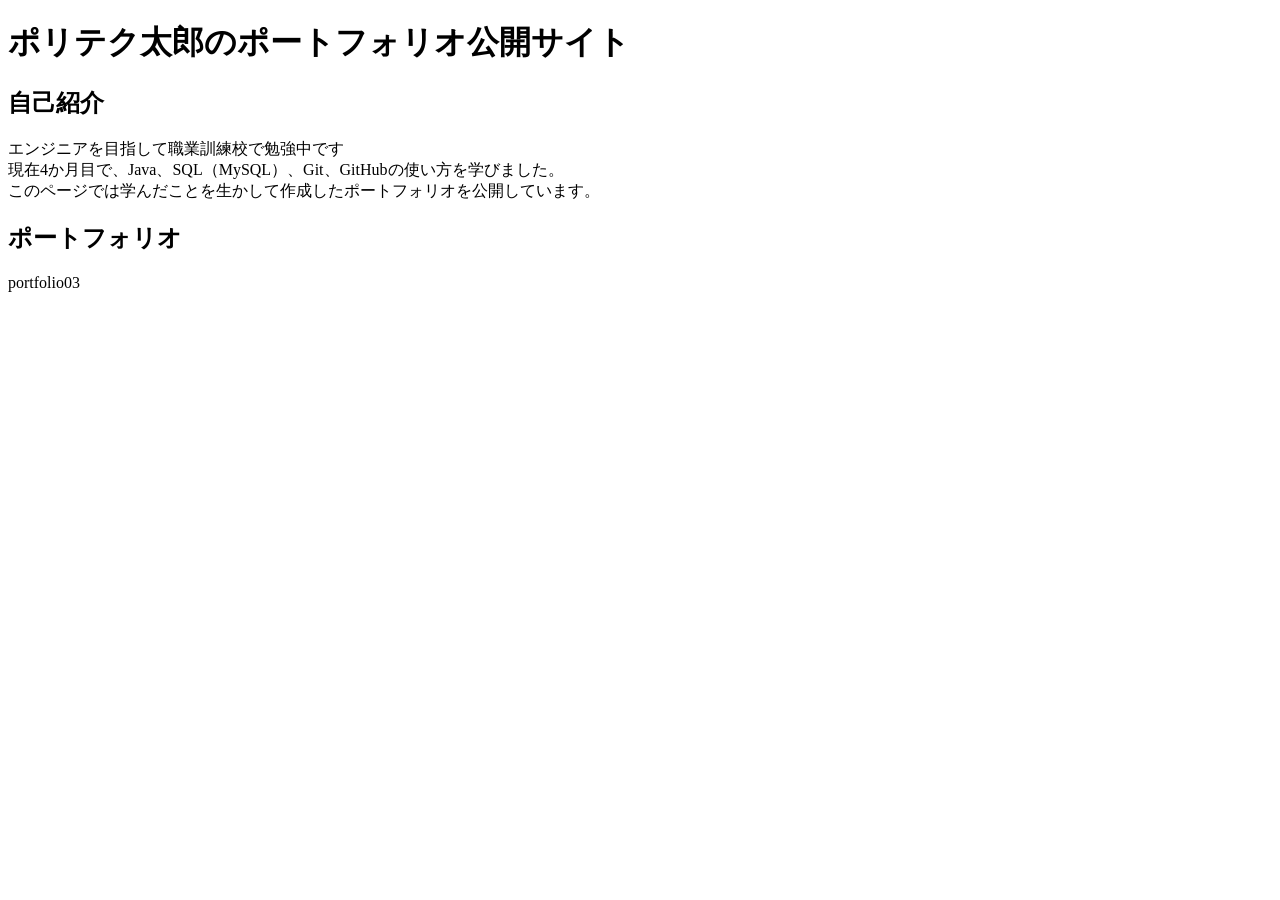
==== index.html @ 938a2051 "feat: css追加 cssを追加。それに伴ってindex.htmlに下記の変更を実施 - headタグ内にlinkタグ追加 - pタグにclass追加" ====
<!DOCTYPE html>
<html lang="ja">
<head>
    <meta charset="UTF-8">
    <meta name="viewport" content="width=device-width, initial-scale=1.0">
	<link rel="stylesheet" href="CSS/style.css">
    <title>ポートフォリオ公開サイト</title>
</head>
<body>
    <h1>ポリテク太郎のポートフォリオ公開サイト</h1>
    <h2>自己紹介</h2>
    <p>
        エンジニアを目指して職業訓練校で勉強中です<br>
        現在4か月目で、Java、SQL（MySQL）、Git、GitHubの使い方を学びました。<br>
        このページでは学んだことを生かして作成したポートフォリオを公開しています。
    </p>
    <h2>ポートフォリオ</h2>
    <p class="portfolio-card">portfolio03</p>
</body>
</html>
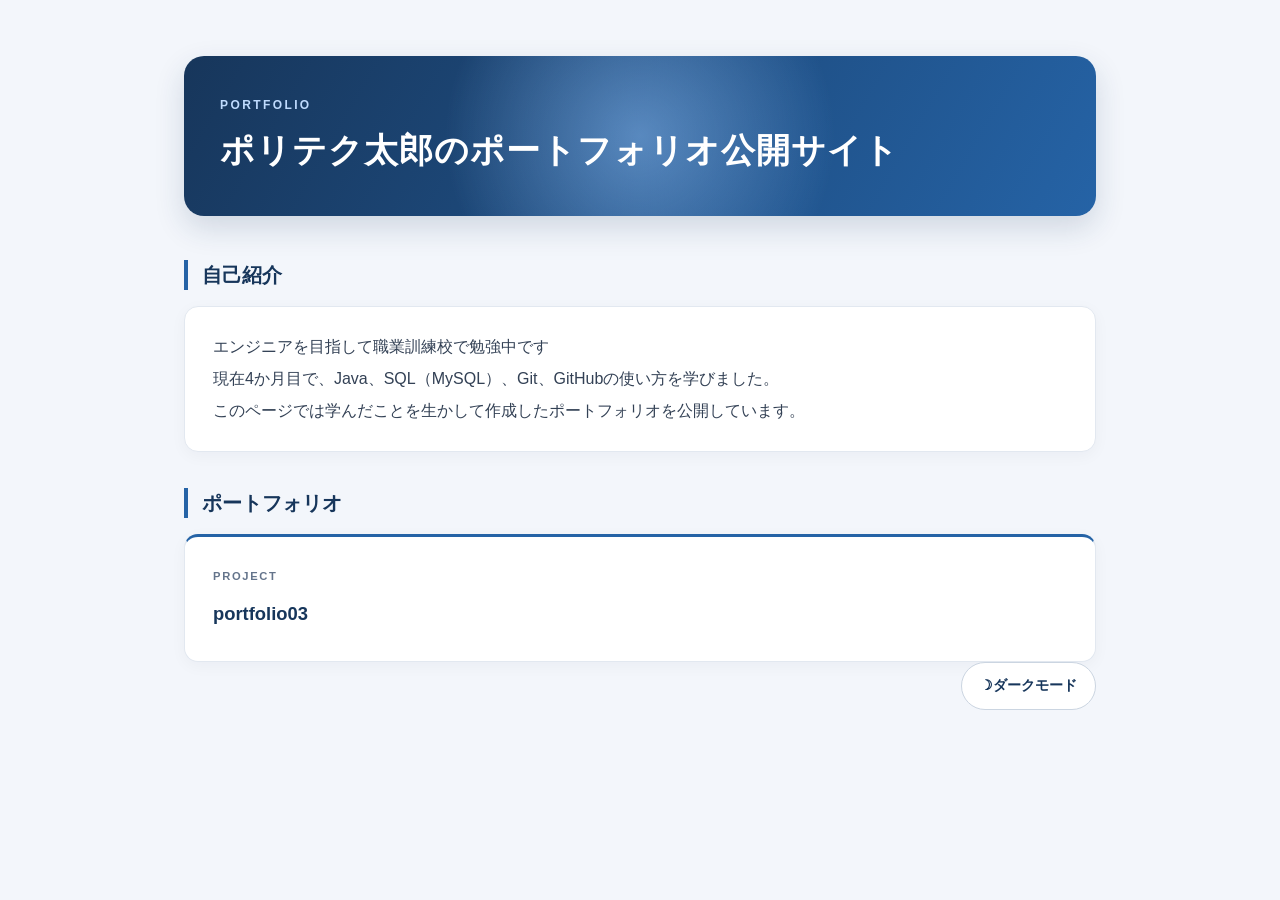
==== commit df03f420: "feat: css追加2 ボタンを追加" ====
--- a/index.html
+++ b/index.html
@@ -4,17 +4,24 @@
     <meta charset="UTF-8">
     <meta name="viewport" content="width=device-width, initial-scale=1.0">
 	<link rel="stylesheet" href="CSS/style.css">
+	<script src="js/main.js" defer></script>
     <title>ポートフォリオ公開サイト</title>
 </head>
 <body>
     <h1>ポリテク太郎のポートフォリオ公開サイト</h1>
-    <h2>自己紹介</h2>
+    <h2 class="reveal">自己紹介</h2>
     <p>
         エンジニアを目指して職業訓練校で勉強中です<br>
         現在4か月目で、Java、SQL（MySQL）、Git、GitHubの使い方を学びました。<br>
         このページでは学んだことを生かして作成したポートフォリオを公開しています。
     </p>
-    <h2>ポートフォリオ</h2>
+    <h2 class="reveal">ポートフォリオ</h2>
     <p class="portfolio-card">portfolio03</p>
+	<button id="themeToggle"
+				class="theme-toggle"
+				type="button"
+				aria-pressed="false">
+			☽ダークモード
+	</button>
 </body>
 </html>
--- a/CSS/style.css
+++ b/CSS/style.css
@@ -0,0 +1,251 @@
+/* 余白や枠線を含めて、要素のサイズを計算する */
+* {
+    box-sizing: border-box;
+}
+
+/* ページ全体の背景 */
+html {
+    min-height: 100%;
+    background-color: #f3f6fb;
+}
+
+/* コンテンツを中央に配置する */
+body {
+    max-width: 960px;
+    margin: 0 auto;
+    padding: 56px 24px 80px;
+    font-family: "Segoe UI", "Hiragino Kaku Gothic ProN",
+        "Yu Gothic", Meiryo, sans-serif;
+    color: #334155;
+    line-height: 1.8;
+    overflow-wrap: anywhere;
+}
+
+/* サイトのタイトル */
+h1 {
+    margin: 0 0 44px;
+    padding: 40px 36px;
+    border-radius: 20px;
+    background: linear-gradient(120deg, #17365b, #2563a6);
+    box-shadow: 0 12px 30px rgba(23, 54, 91, 0.16);
+    color: #ffffff;
+    font-size: clamp(1.5rem, 3.5vw, 2.1rem);
+    line-height: 1.5;
+    letter-spacing: 0.03em;
+}
+
+/* タイトルの上に添える小さなラベル */
+h1::before {
+    content: "PORTFOLIO";
+    display: block;
+    margin-bottom: 12px;
+    color: #bfdbfe;
+    font-size: 0.75rem;
+    font-weight: 600;
+    letter-spacing: 0.2em;
+}
+
+/* 「自己紹介」「ポートフォリオ」の見出し */
+h2 {
+    margin: 36px 0 16px;
+    padding-left: 14px;
+    border-left: 4px solid #2563a6;
+    color: #17365b;
+    font-size: 1.25rem;
+    line-height: 1.5;
+}
+
+/* 本文を白いカードとして表示する */
+p {
+    margin: 0;
+    padding: 24px 28px;
+    border: 1px solid #e2e8f0;
+    border-radius: 14px;
+    background-color: #ffffff;
+    box-shadow: 0 4px 16px rgba(15, 23, 42, 0.04);
+    line-height: 2;
+}
+
+/* 作品紹介用のカード */
+.portfolio-card {
+    padding: 28px;
+    border-top: 3px solid #2563a6;
+    color: #17365b;
+    font-size: 1.15rem;
+    font-weight: 700;
+}
+
+/* 作品名の上に添える小さなラベル */
+.portfolio-card::before {
+    content: "PROJECT";
+    display: block;
+    margin-bottom: 8px;
+    color: #64748b;
+    font-size: 0.7rem;
+    font-weight: 600;
+    letter-spacing: 0.15em;
+}
+
+/* リンクを追加した場合の見た目 */
+a {
+    color: #1d5c9f;
+    text-decoration-thickness: 1px;
+    text-underline-offset: 4px;
+}
+
+a:hover {
+    color: #123b68;
+    text-decoration-thickness: 2px;
+}
+
+a:focus-visible {
+    outline: 3px solid #2563a6;
+    outline-offset: 5px;
+}
+
+/* スマートフォンなど、画面が狭い場合 */
+@media (max-width: 600px) {
+    body {
+        padding: 28px 16px 48px;
+    }
+
+    h1 {
+        margin-bottom: 32px;
+        padding: 28px 20px;
+        border-radius: 16px;
+    }
+
+    h2 {
+        margin-top: 28px;
+        font-size: 1.1rem;
+    }
+
+    p,
+    .portfolio-card {
+        padding: 20px;
+    }
+}
+
+
+/* =========================================================
+   JavaScript と組み合わせた演出
+   ========================================================= */
+
+/* ダークモードの切り替えボタン */
+.theme-toggle {
+    display: block;
+    margin: 0 0 18px auto;
+    padding: 10px 18px;
+    border: 1px solid #cbd5e1;
+    border-radius: 999px;
+    background: #ffffff;
+    color: #17365b;
+    font: inherit;
+    font-size: 0.9rem;
+    font-weight: 700;
+    cursor: pointer;
+    transition: background-color 0.2s, transform 0.2s;
+}
+
+.theme-toggle:hover {
+    background-color: #e8f1ff;
+    transform: translateY(-2px);
+}
+
+.theme-toggle:focus-visible {
+    outline: 3px solid #2563a6;
+    outline-offset: 3px;
+}
+
+/* タイトル上をマウスが動くと光の位置が変わる */
+h1 {
+    background:
+        radial-gradient(circle at var(--mouse-x, 50%) var(--mouse-y, 50%),
+            rgba(147, 197, 253, 0.5), transparent 42%),
+        linear-gradient(120deg, #17365b, #2563a6);
+}
+
+/* 画面内に入ると、ふわっと表示する */
+.js-enabled .reveal {
+    opacity: 0;
+    transform: translateY(22px);
+    transition: opacity 0.7s ease, transform 0.7s ease;
+}
+
+.js-enabled .reveal.is-visible {
+    opacity: 1;
+    transform: translateY(0);
+}
+
+/* 作品カードはマウスを乗せると少し浮く */
+.portfolio-card {
+    transition: box-shadow 0.25s ease, transform 0.25s ease,
+        opacity 0.7s ease;
+}
+
+.portfolio-card.is-visible:hover {
+    transform: translateY(-5px);
+    box-shadow: 0 12px 32px rgba(23, 54, 91, 0.16);
+}
+
+/* ダークモード */
+html.dark {
+    background-color: #0b1220;
+}
+
+.dark body {
+    color: #cbd5e1;
+}
+
+.dark h2 {
+    color: #bfdbfe;
+    border-left-color: #60a5fa;
+}
+
+.dark p {
+    background-color: #182337;
+    color: #e2e8f0;
+    border-color: #334155;
+    box-shadow: 0 5px 18px rgba(0, 0, 0, 0.2);
+}
+
+.dark .portfolio-card {
+    border-top-color: #60a5fa;
+}
+
+.dark .portfolio-card::before {
+    color: #94a3b8;
+}
+
+.dark .theme-toggle {
+    color: #e2e8f0;
+    background-color: #1e293b;
+    border-color: #475569;
+}
+
+.dark .theme-toggle:hover {
+    background-color: #334155;
+}
+
+.dark a {
+    color: #93c5fd;
+}
+
+/* アニメーションを控えたい設定の人には、動かさず表示する */
+@media (prefers-reduced-motion: reduce) {
+    .js-enabled .reveal {
+        opacity: 1;
+        transform: none;
+        transition: none;
+    }
+
+    .theme-toggle,
+    .portfolio-card {
+        transition: none;
+    }
+
+    .theme-toggle:hover,
+    .portfolio-card.is-visible:hover {
+        transform: none;
+    }
+}
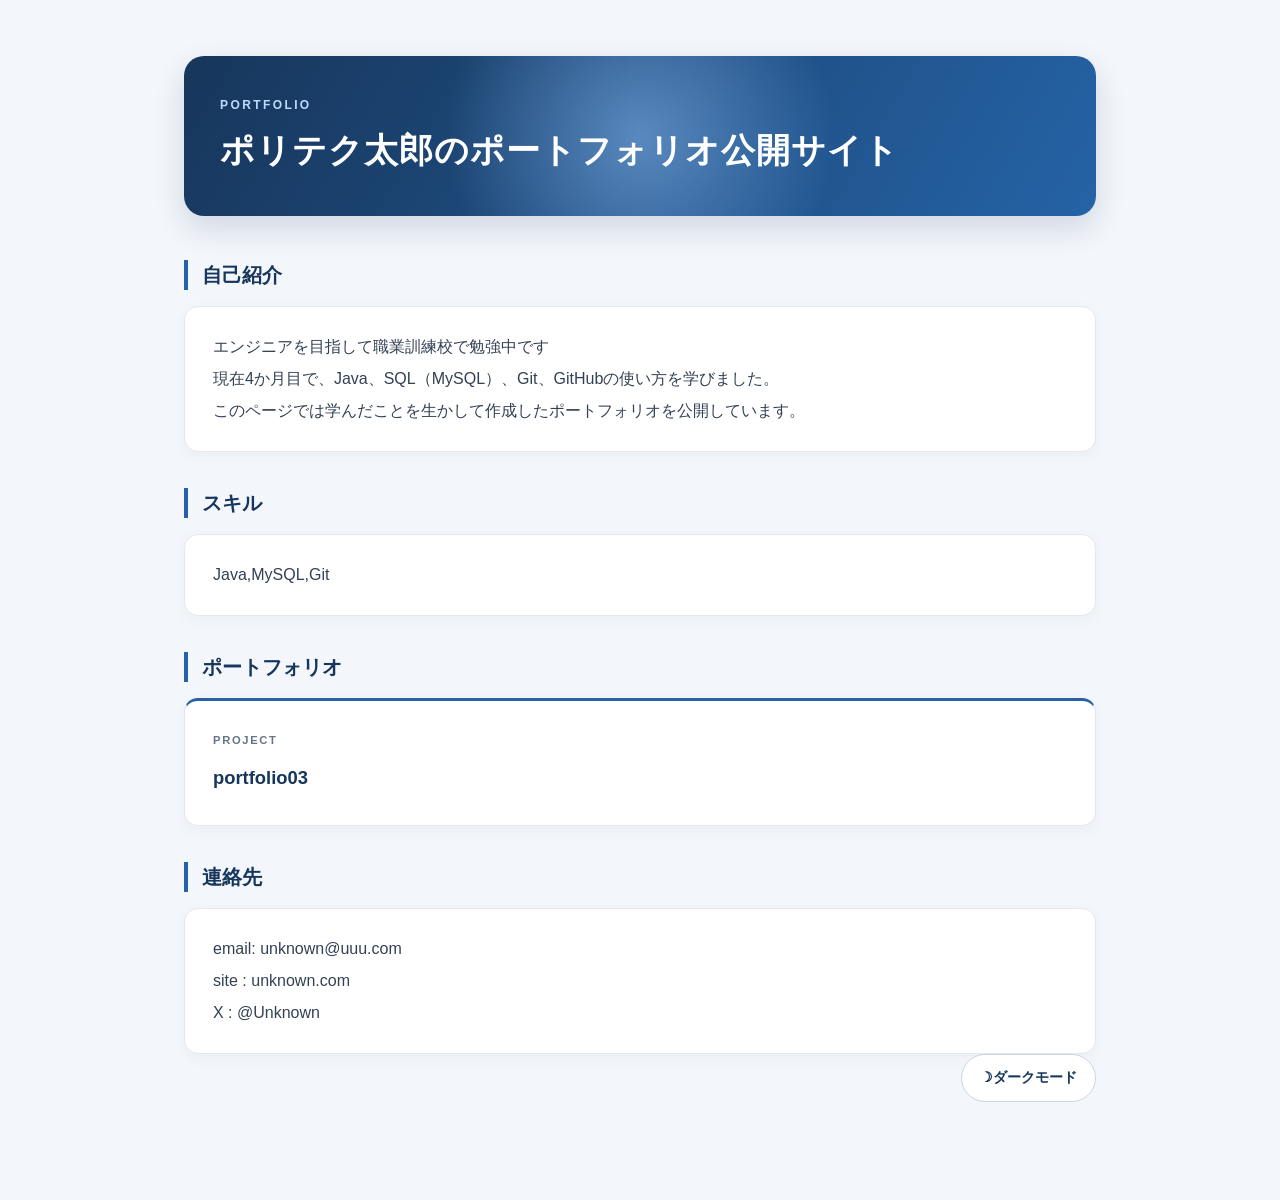
==== commit 91dc6c27: "feat: 内容追記 スキル、連絡先" ====
--- a/index.html
+++ b/index.html
@@ -15,8 +15,18 @@
         現在4か月目で、Java、SQL（MySQL）、Git、GitHubの使い方を学びました。<br>
         このページでは学んだことを生かして作成したポートフォリオを公開しています。
     </p>
+	<h2 class="reveal">スキル</h2>
+	<p>
+		Java,MySQL,Git
+	</p>
     <h2 class="reveal">ポートフォリオ</h2>
     <p class="portfolio-card">portfolio03</p>
+	<h2 class="reveal">連絡先</h2>
+	<p>
+		email: unknown@uuu.com <br>
+		site : unknown.com <br>
+		X    : @Unknown
+	</p>
 	<button id="themeToggle"
 				class="theme-toggle"
 				type="button"
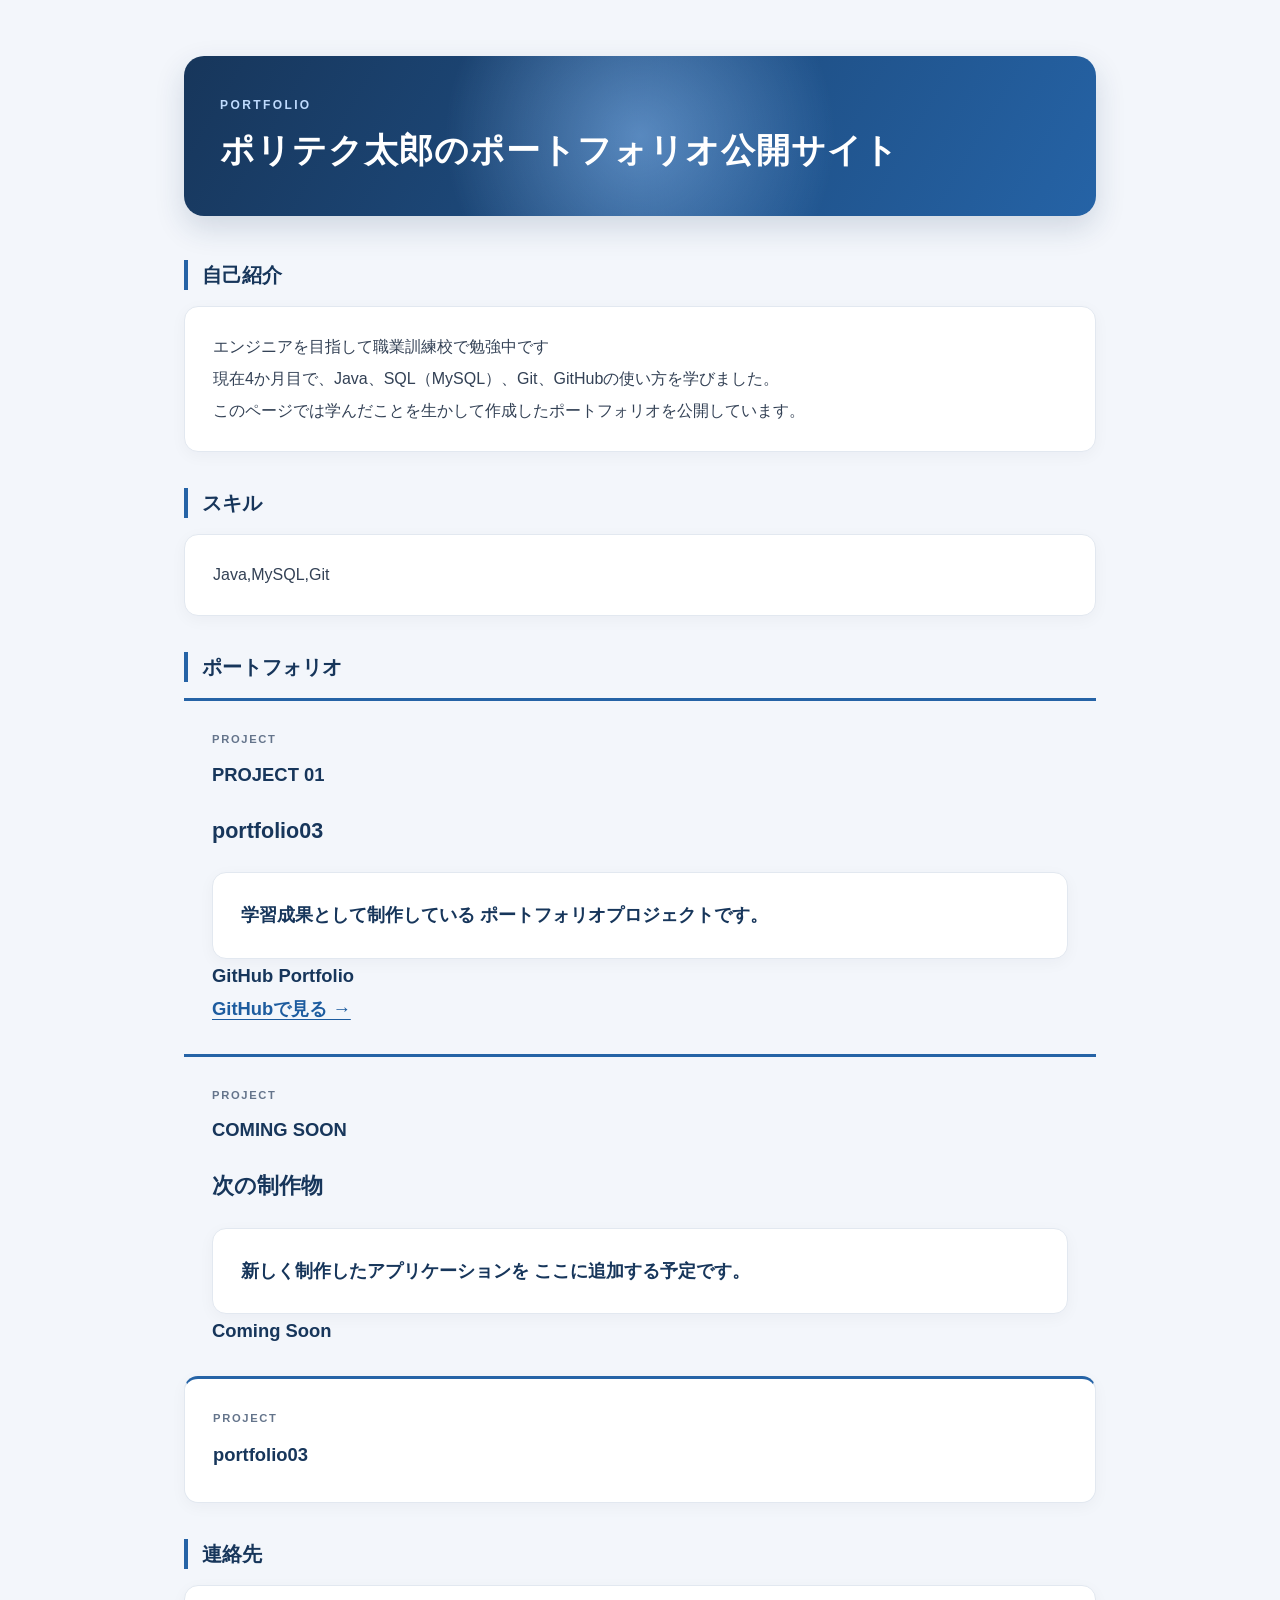
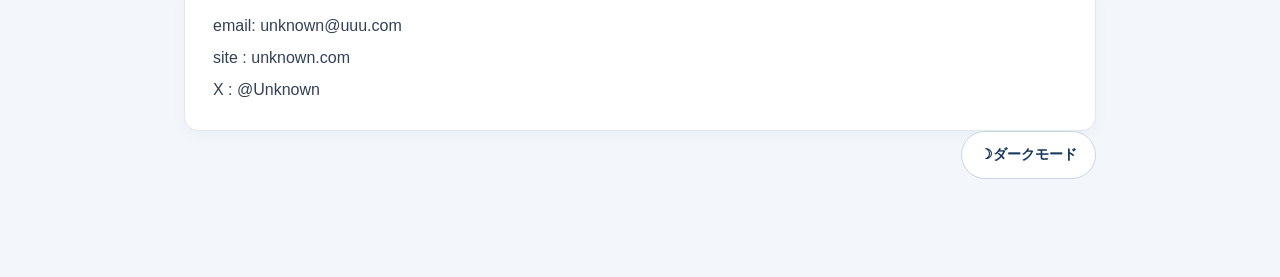
==== commit 57e8a104: "Merge pull request #5 from Ayato-Ikeda/feature/add-project-cards feat: ポートフォリオ一覧のカード化" ====
--- a/index.html
+++ b/index.html
@@ -20,6 +20,48 @@
 		Java,MySQL,Git
 	</p>
     <h2 class="reveal">ポートフォリオ</h2>
+	<div class="portfolio-grid">
+		    <!-- 作品1：portfolio03 -->
+		    <article class="portfolio-card reveal">
+		        <div class="portfolio-image">
+		            <span>PROJECT 01</span>
+		        </div>
+		        <div class="portfolio-content">
+		            <h3>portfolio03</h3>
+		            <p class="portfolio-description">
+		                学習成果として制作している
+		                ポートフォリオプロジェクトです。
+		            </p>
+		            <div class="portfolio-tags">
+		                <span>GitHub</span>
+		                <span>Portfolio</span>
+		            </div>
+		            <a class="portfolio-link"
+		               href="https://github.com/Ayato-Ikeda/portfolio03"
+		               target="_blank"
+		               rel="noopener noreferrer">
+		                GitHubで見る →
+		            </a>
+		        </div>
+		    </article>
+
+		    <!-- 作品2：今後追加予定 -->
+		    <article class="portfolio-card reveal">
+		        <div class="portfolio-image portfolio-image-next">
+		            <span>COMING SOON</span>
+		        </div>
+		        <div class="portfolio-content">
+		            <h3>次の制作物</h3>
+		            <p class="portfolio-description">
+		                新しく制作したアプリケーションを
+		                ここに追加する予定です。
+		            </p>
+		            <div class="portfolio-tags">
+		                <span>Coming Soon</span>
+		            </div>
+		        </div>
+		    </article>
+		</div>
     <p class="portfolio-card">portfolio03</p>
 	<h2 class="reveal">連絡先</h2>
 	<p>
--- a/CSS/style.css
+++ b/CSS/style.css
@@ -248,4 +248,6 @@
     .portfolio-card.is-visible:hover {
         transform: none;
     }
-}
+	
+	
+}
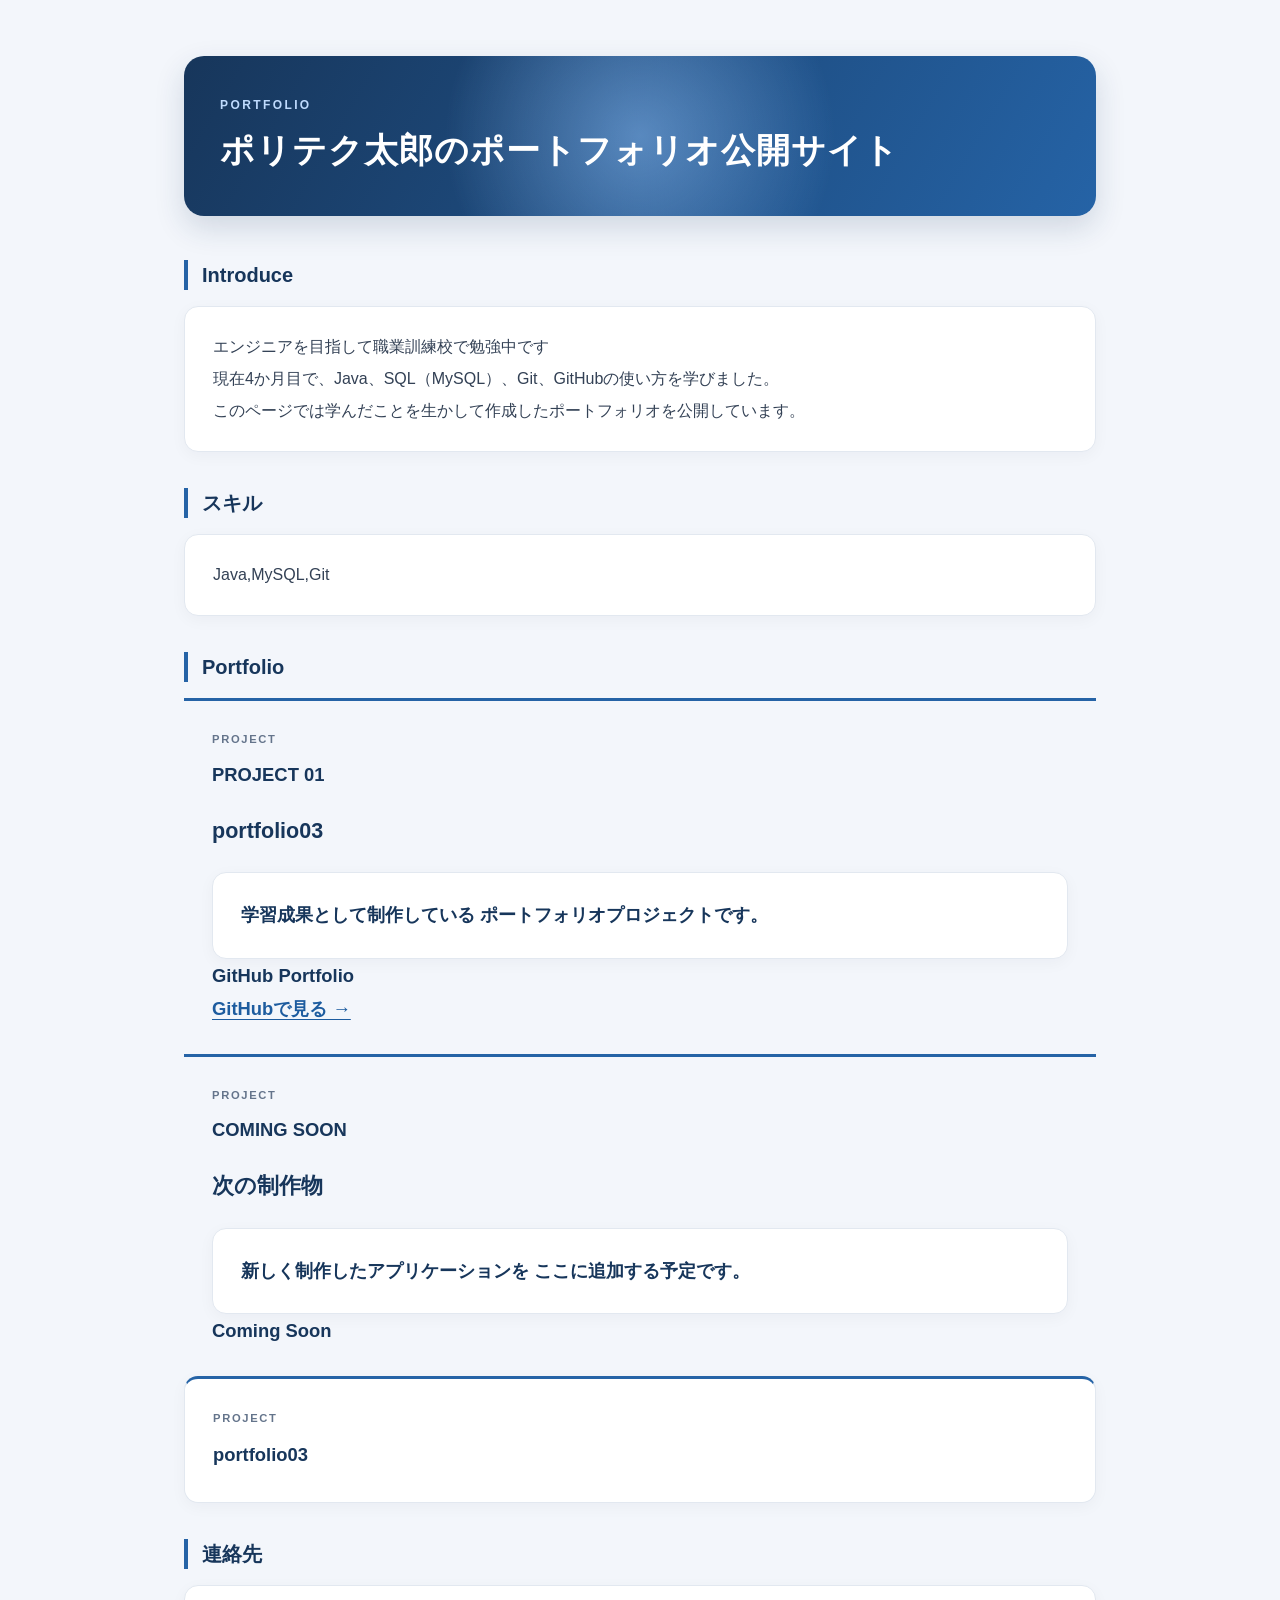
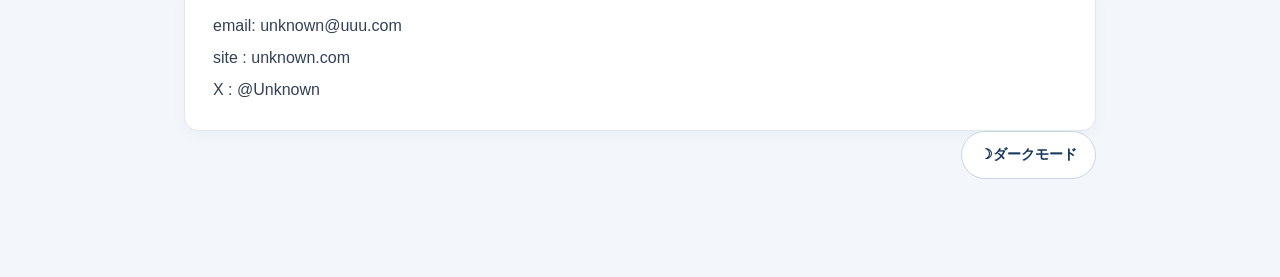
==== commit d2995563: "chore: index.htmlのコンテンツを更新 - レベル2見出しを英語に変更" ====
--- a/index.html
+++ b/index.html
@@ -9,7 +9,7 @@
 </head>
 <body>
     <h1>ポリテク太郎のポートフォリオ公開サイト</h1>
-    <h2 class="reveal">自己紹介</h2>
+    <h2 class="reveal">Introduce</h2>
     <p>
         エンジニアを目指して職業訓練校で勉強中です<br>
         現在4か月目で、Java、SQL（MySQL）、Git、GitHubの使い方を学びました。<br>
@@ -19,7 +19,7 @@
 	<p>
 		Java,MySQL,Git
 	</p>
-    <h2 class="reveal">ポートフォリオ</h2>
+    <h2 class="reveal">Portfolio</h2>
 	<div class="portfolio-grid">
 		    <!-- 作品1：portfolio03 -->
 		    <article class="portfolio-card reveal">
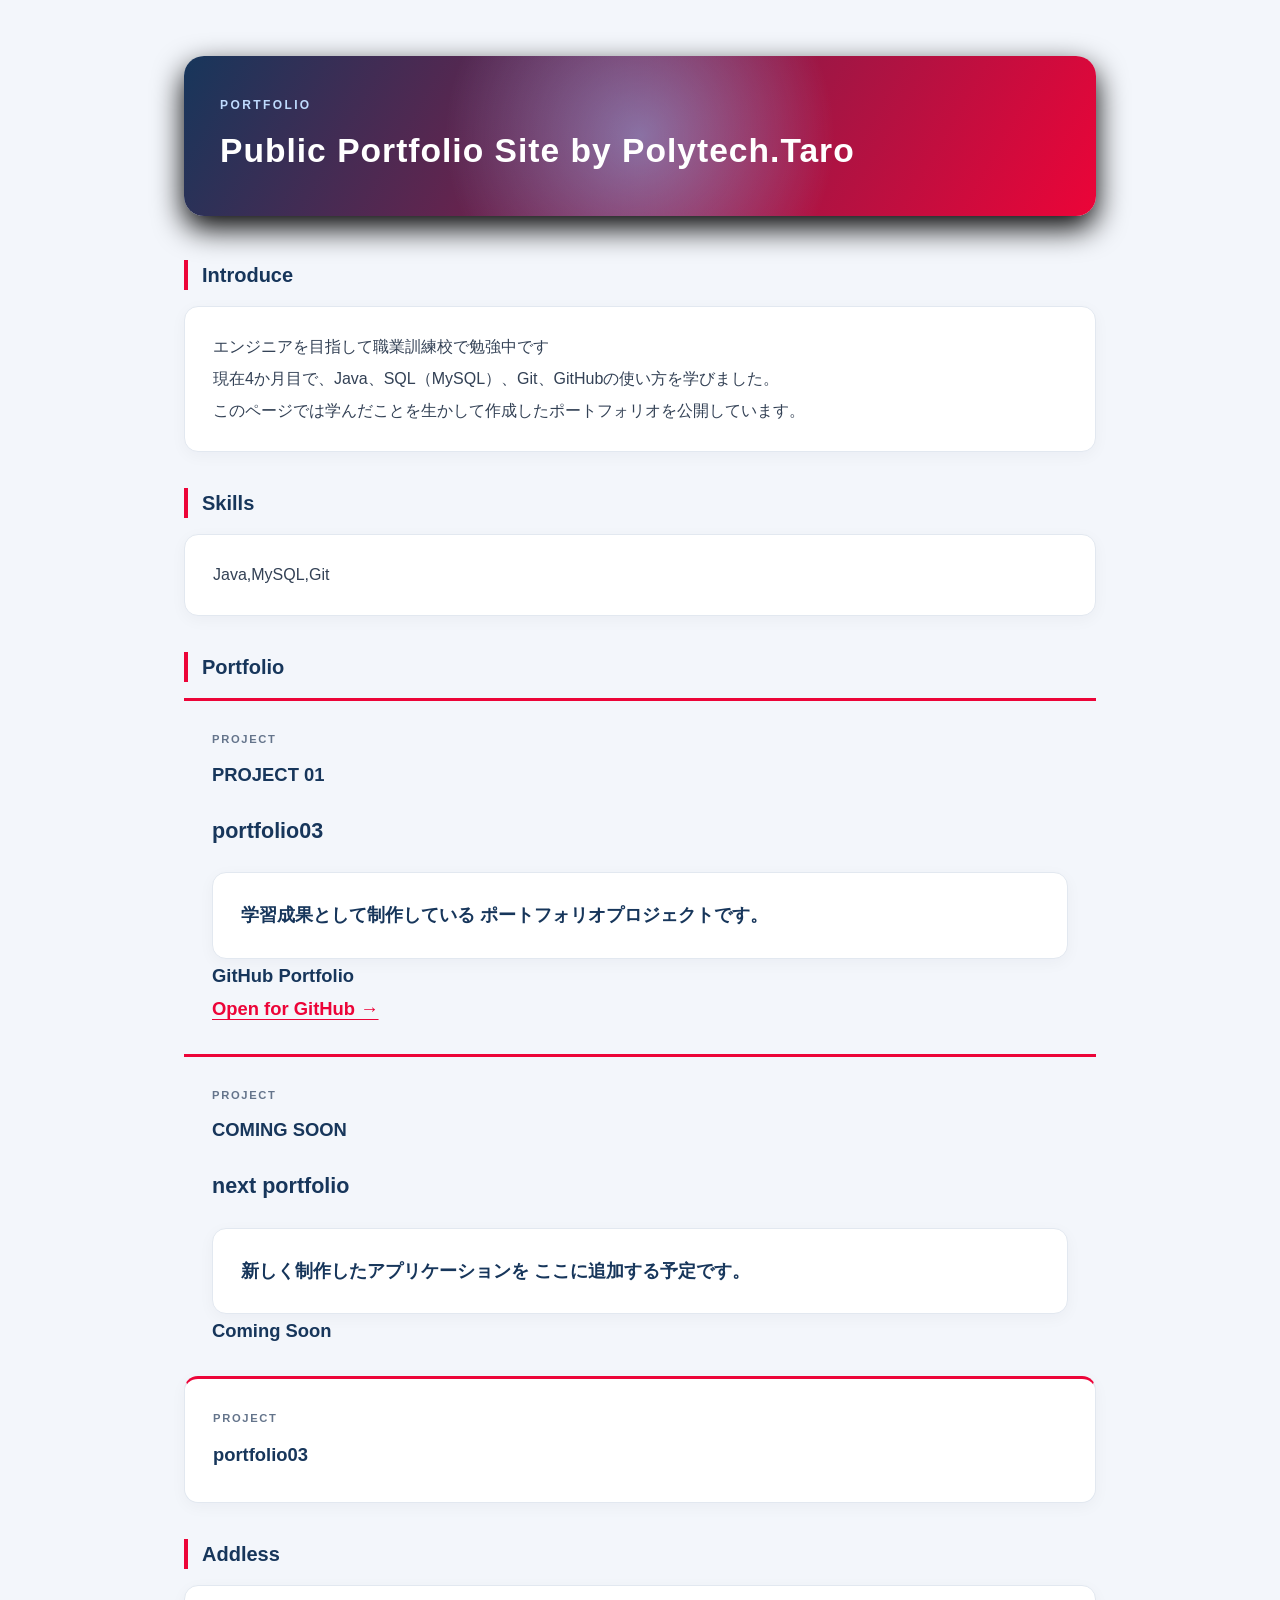
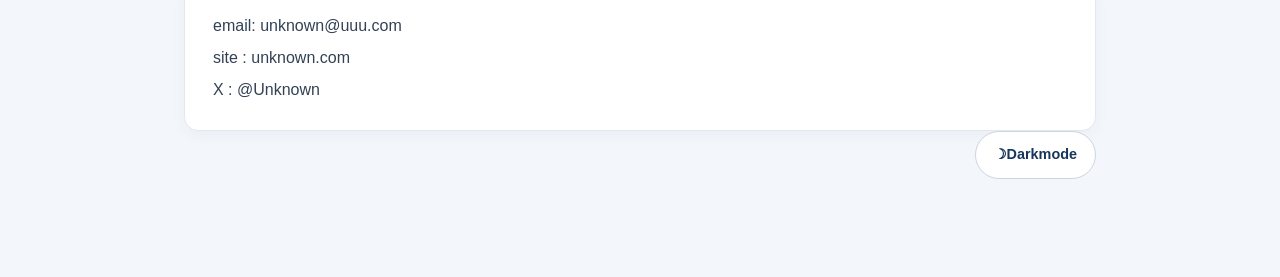
==== commit 40860bf6: "Merge pull request #7 from Ayato-Ikeda/feat/CSS,html feat: css,htmlの変更" ====
--- a/index.html
+++ b/index.html
@@ -5,17 +5,17 @@
     <meta name="viewport" content="width=device-width, initial-scale=1.0">
 	<link rel="stylesheet" href="CSS/style.css">
 	<script src="js/main.js" defer></script>
-    <title>ポートフォリオ公開サイト</title>
+    <title>Public Portfolio Site</title>
 </head>
 <body>
-    <h1>ポリテク太郎のポートフォリオ公開サイト</h1>
+    <h1>Public Portfolio Site by Polytech.Taro</h1>
     <h2 class="reveal">Introduce</h2>
     <p>
         エンジニアを目指して職業訓練校で勉強中です<br>
         現在4か月目で、Java、SQL（MySQL）、Git、GitHubの使い方を学びました。<br>
         このページでは学んだことを生かして作成したポートフォリオを公開しています。
     </p>
-	<h2 class="reveal">スキル</h2>
+	<h2 class="reveal">Skills</h2>
 	<p>
 		Java,MySQL,Git
 	</p>
@@ -40,7 +40,7 @@
 		               href="https://github.com/Ayato-Ikeda/portfolio03"
 		               target="_blank"
 		               rel="noopener noreferrer">
-		                GitHubで見る →
+		                Open for GitHub →
 		            </a>
 		        </div>
 		    </article>
@@ -51,7 +51,7 @@
 		            <span>COMING SOON</span>
 		        </div>
 		        <div class="portfolio-content">
-		            <h3>次の制作物</h3>
+		            <h3>next portfolio</h3>
 		            <p class="portfolio-description">
 		                新しく制作したアプリケーションを
 		                ここに追加する予定です。
@@ -63,7 +63,7 @@
 		    </article>
 		</div>
     <p class="portfolio-card">portfolio03</p>
-	<h2 class="reveal">連絡先</h2>
+	<h2 class="reveal">Addless</h2>
 	<p>
 		email: unknown@uuu.com <br>
 		site : unknown.com <br>
@@ -73,7 +73,7 @@
 				class="theme-toggle"
 				type="button"
 				aria-pressed="false">
-			☽ダークモード
+			☽Darkmode
 	</button>
 </body>
 </html>
--- a/CSS/style.css
+++ b/CSS/style.css
@@ -26,8 +26,8 @@
     margin: 0 0 44px;
     padding: 40px 36px;
     border-radius: 20px;
-    background: linear-gradient(120deg, #17365b, #2563a6);
-    box-shadow: 0 12px 30px rgba(23, 54, 91, 0.16);
+    background: linear-gradient(120deg, #17365b, rgb(236, 4, 56));
+    box-shadow: 0 12px 30px black;
     color: #ffffff;
     font-size: clamp(1.5rem, 3.5vw, 2.1rem);
     line-height: 1.5;
@@ -49,7 +49,7 @@
 h2 {
     margin: 36px 0 16px;
     padding-left: 14px;
-    border-left: 4px solid #2563a6;
+    border-left: 4px solid  rgb(236, 4, 56);
     color: #17365b;
     font-size: 1.25rem;
     line-height: 1.5;
@@ -69,7 +69,7 @@
 /* 作品紹介用のカード */
 .portfolio-card {
     padding: 28px;
-    border-top: 3px solid #2563a6;
+    border-top: 3px solid rgb(236, 4, 56);
     color: #17365b;
     font-size: 1.15rem;
     font-weight: 700;
@@ -88,7 +88,7 @@
 
 /* リンクを追加した場合の見た目 */
 a {
-    color: #1d5c9f;
+    color: rgb(236, 4, 56);
     text-decoration-thickness: 1px;
     text-underline-offset: 4px;
 }
@@ -99,7 +99,7 @@
 }
 
 a:focus-visible {
-    outline: 3px solid #2563a6;
+    outline: 3px solid rgb(236, 4, 56);
     outline-offset: 5px;
 }
 
@@ -153,7 +153,7 @@
 }
 
 .theme-toggle:focus-visible {
-    outline: 3px solid #2563a6;
+    outline: 3px solid rgb(236, 4, 56);
     outline-offset: 3px;
 }
 
@@ -162,7 +162,7 @@
     background:
         radial-gradient(circle at var(--mouse-x, 50%) var(--mouse-y, 50%),
             rgba(147, 197, 253, 0.5), transparent 42%),
-        linear-gradient(120deg, #17365b, #2563a6);
+        linear-gradient(120deg, #17365b, rgb(236, 4, 56));
 }
 
 /* 画面内に入ると、ふわっと表示する */
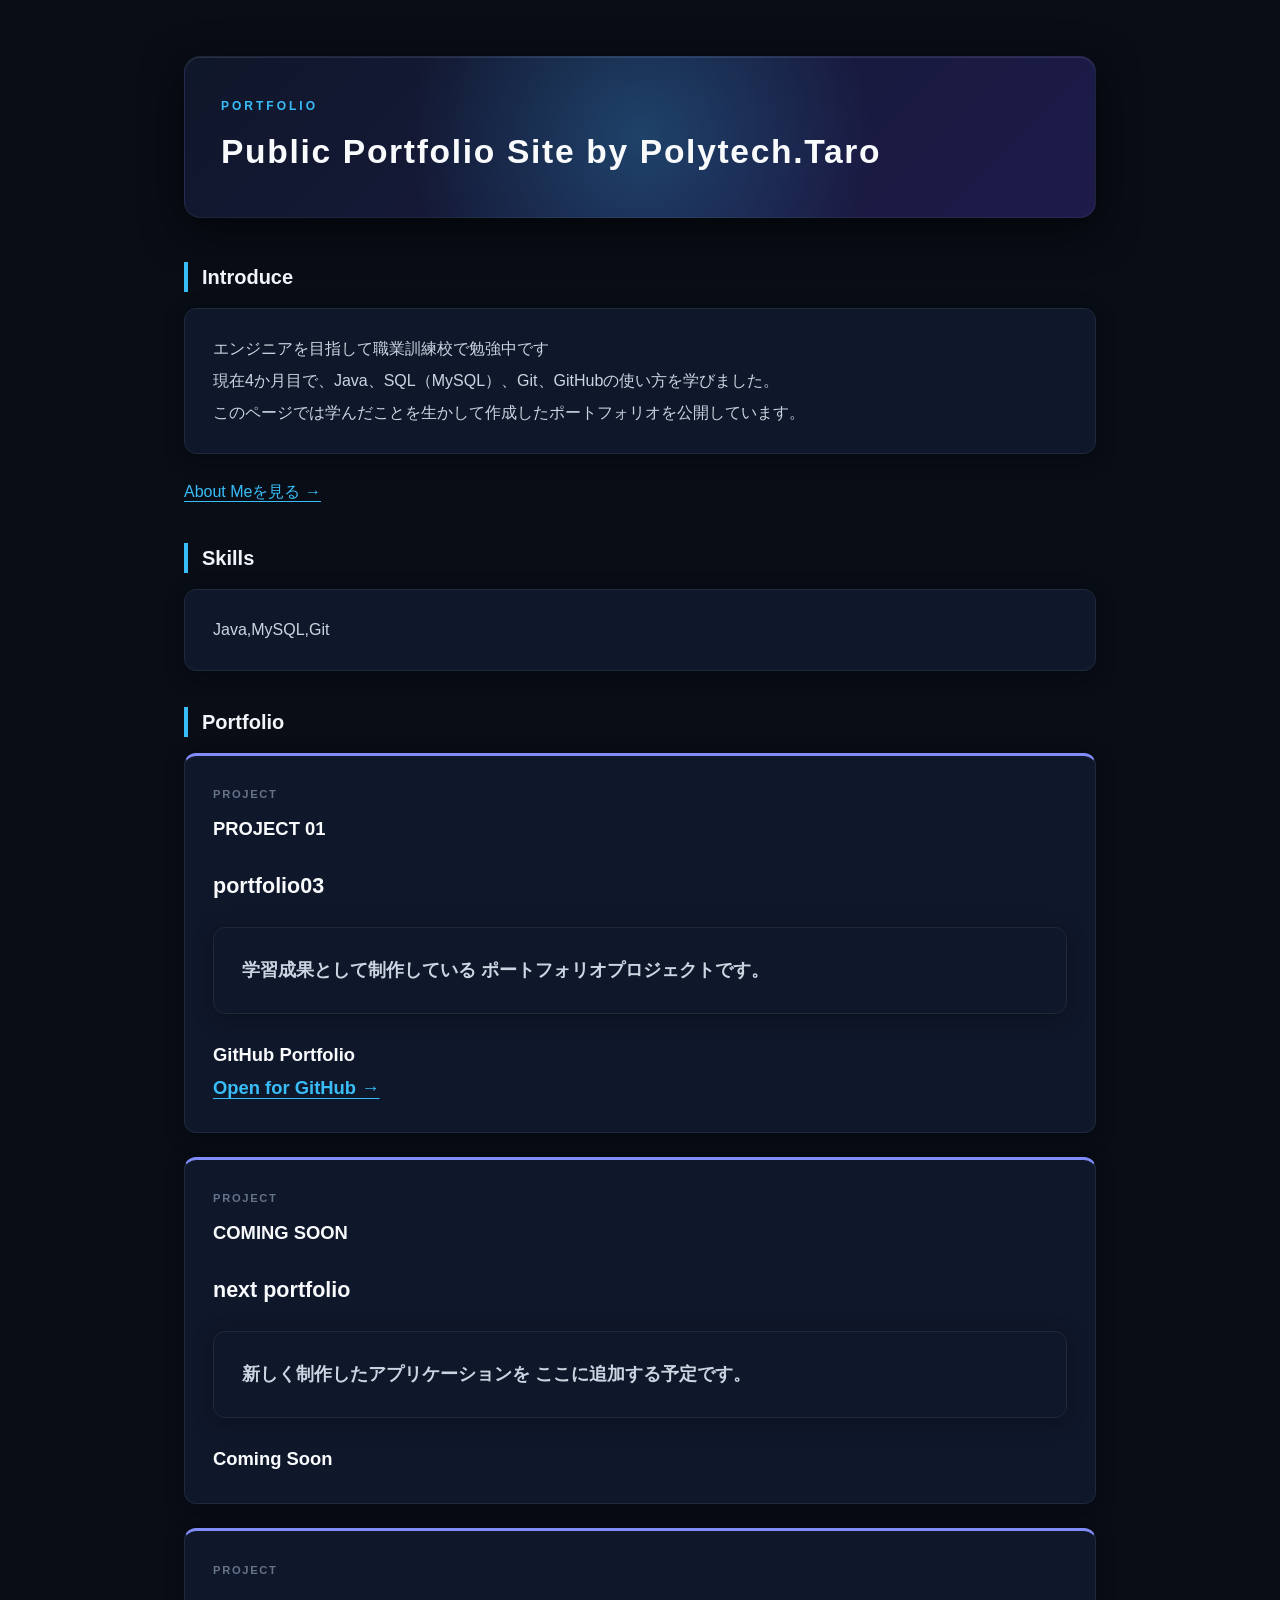
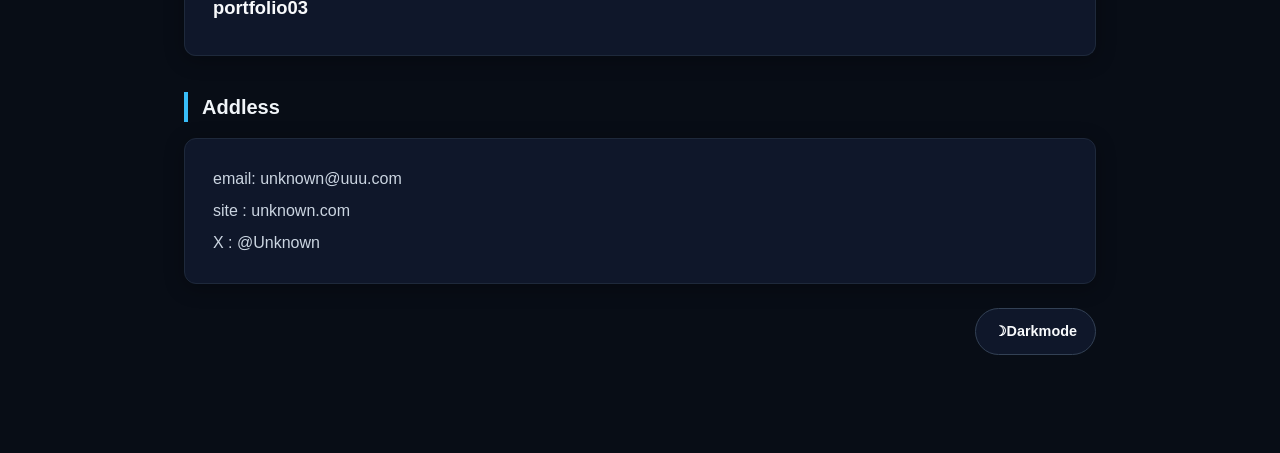
==== commit e314266a: "feat: add about me page" ====
--- a/index.html
+++ b/index.html
@@ -15,6 +15,7 @@
         現在4か月目で、Java、SQL（MySQL）、Git、GitHubの使い方を学びました。<br>
         このページでは学んだことを生かして作成したポートフォリオを公開しています。
     </p>
+	<a href="aboutme.html">About Meを見る →</a>
 	<h2 class="reveal">Skills</h2>
 	<p>
 		Java,MySQL,Git
--- a/CSS/style.css
+++ b/CSS/style.css
@@ -3,10 +3,10 @@
     box-sizing: border-box;
 }
 
-/* ページ全体の背景 */
+/* ページ全体の背景（深みのあるダークネイビー） */
 html {
     min-height: 100%;
-    background-color: #f3f6fb;
+    background-color: #080d16;
 }
 
 /* コンテンツを中央に配置する */
@@ -16,22 +16,23 @@
     padding: 56px 24px 80px;
     font-family: "Segoe UI", "Hiragino Kaku Gothic ProN",
         "Yu Gothic", Meiryo, sans-serif;
-    color: #334155;
+    color: #94a3b8;
     line-height: 1.8;
     overflow-wrap: anywhere;
 }
 
-/* サイトのタイトル */
+/* サイトのタイトル（ディープブルーからシアン/パープル系へ） */
 h1 {
     margin: 0 0 44px;
     padding: 40px 36px;
-    border-radius: 20px;
-    background: linear-gradient(120deg, #17365b, rgb(236, 4, 56));
-    box-shadow: 0 12px 30px black;
-    color: #ffffff;
+    border-radius: 16px;
+    background: linear-gradient(135deg, #0f172a, #1e1b4b);
+    box-shadow: 0 12px 40px rgba(0, 0, 0, 0.6), inset 0 1px 0 rgba(255, 255, 255, 0.1);
+    color: #f8fafc;
     font-size: clamp(1.5rem, 3.5vw, 2.1rem);
     line-height: 1.5;
-    letter-spacing: 0.03em;
+    letter-spacing: 0.05em;
+    border: 1px solid rgba(148, 163, 184, 0.1);
 }
 
 /* タイトルの上に添える小さなラベル */
@@ -39,40 +40,46 @@
     content: "PORTFOLIO";
     display: block;
     margin-bottom: 12px;
-    color: #bfdbfe;
+    color: #38bdf8;
     font-size: 0.75rem;
     font-weight: 600;
-    letter-spacing: 0.2em;
+    letter-spacing: 0.25em;
 }
 
 /* 「自己紹介」「ポートフォリオ」の見出し */
 h2 {
     margin: 36px 0 16px;
     padding-left: 14px;
-    border-left: 4px solid  rgb(236, 4, 56);
-    color: #17365b;
+    border-left: 4px solid #38bdf8;
+    color: #f1f5f9;
     font-size: 1.25rem;
     line-height: 1.5;
 }
 
-/* 本文を白いカードとして表示する */
+/* 本文をシャープなカードとして表示する */
 p {
-    margin: 0;
+    margin: 0 0 24px;
     padding: 24px 28px;
-    border: 1px solid #e2e8f0;
-    border-radius: 14px;
-    background-color: #ffffff;
-    box-shadow: 0 4px 16px rgba(15, 23, 42, 0.04);
+    border: 1px solid #1e293b;
+    border-radius: 12px;
+    background-color: #0f172a;
+    box-shadow: 0 4px 20px rgba(0, 0, 0, 0.3);
+    color: #cbd5e1;
     line-height: 2;
 }
 
 /* 作品紹介用のカード */
 .portfolio-card {
     padding: 28px;
-    border-top: 3px solid rgb(236, 4, 56);
-    color: #17365b;
+    border: 1px solid #1e293b;
+    border-radius: 12px;
+    background-color: #0f172a;
+    box-shadow: 0 4px 20px rgba(0, 0, 0, 0.3);
+    border-top: 3px solid #818cf8;
+    color: #f8fafc;
     font-size: 1.15rem;
     font-weight: 700;
+    margin-bottom: 24px;
 }
 
 /* 作品名の上に添える小さなラベル */
@@ -88,18 +95,18 @@
 
 /* リンクを追加した場合の見た目 */
 a {
-    color: rgb(236, 4, 56);
+    color: #38bdf8;
     text-decoration-thickness: 1px;
     text-underline-offset: 4px;
 }
 
 a:hover {
-    color: #123b68;
+    color: #818cf8;
     text-decoration-thickness: 2px;
 }
 
 a:focus-visible {
-    outline: 3px solid rgb(236, 4, 56);
+    outline: 3px solid #38bdf8;
     outline-offset: 5px;
 }
 
@@ -112,7 +119,7 @@
     h1 {
         margin-bottom: 32px;
         padding: 28px 20px;
-        border-radius: 16px;
+        border-radius: 12px;
     }
 
     h2 {
@@ -131,38 +138,39 @@
    JavaScript と組み合わせた演出
    ========================================================= */
 
-/* ダークモードの切り替えボタン */
+/* ダークモードの切り替えボタン（ライトモード風のアクセントに反転） */
 .theme-toggle {
     display: block;
     margin: 0 0 18px auto;
     padding: 10px 18px;
-    border: 1px solid #cbd5e1;
+    border: 1px solid #334155;
     border-radius: 999px;
-    background: #ffffff;
-    color: #17365b;
+    background: #0f172a;
+    color: #f8fafc;
     font: inherit;
     font-size: 0.9rem;
     font-weight: 700;
     cursor: pointer;
-    transition: background-color 0.2s, transform 0.2s;
+    transition: background-color 0.2s, transform 0.2s, border-color 0.2s;
 }
 
 .theme-toggle:hover {
-    background-color: #e8f1ff;
+    background-color: #1e293b;
+    border-color: #38bdf8;
     transform: translateY(-2px);
 }
 
 .theme-toggle:focus-visible {
-    outline: 3px solid rgb(236, 4, 56);
+    outline: 3px solid #38bdf8;
     outline-offset: 3px;
 }
 
-/* タイトル上をマウスが動くと光の位置が変わる */
+/* タイトル上をマウスが動くと光の位置が変わる（シアンの光） */
 h1 {
     background:
         radial-gradient(circle at var(--mouse-x, 50%) var(--mouse-y, 50%),
-            rgba(147, 197, 253, 0.5), transparent 42%),
-        linear-gradient(120deg, #17365b, rgb(236, 4, 56));
+            rgba(56, 189, 248, 0.25), transparent 50%),
+        linear-gradient(135deg, #0f172a, #1e1b4b);
 }
 
 /* 画面内に入ると、ふわっと表示する */
@@ -180,55 +188,60 @@
 /* 作品カードはマウスを乗せると少し浮く */
 .portfolio-card {
     transition: box-shadow 0.25s ease, transform 0.25s ease,
-        opacity 0.7s ease;
+        opacity 0.7s ease, border-color 0.25s ease;
 }
 
 .portfolio-card.is-visible:hover {
     transform: translateY(-5px);
-    box-shadow: 0 12px 32px rgba(23, 54, 91, 0.16);
-}
-
-/* ダークモード */
+    border-color: #38bdf8;
+    box-shadow: 0 12px 32px rgba(56, 189, 248, 0.15);
+}
+
+/* ダークモード（さらに引き締まったウルトラ・ダーク仕様） */
 html.dark {
-    background-color: #0b1220;
+    background-color: #030712;
 }
 
 .dark body {
+    color: #94a3b8;
+}
+
+.dark h2 {
+    color: #f8fafc;
+    border-left-color: #818cf8;
+}
+
+.dark p {
+    background-color: #0b0f19;
     color: #cbd5e1;
-}
-
-.dark h2 {
-    color: #bfdbfe;
-    border-left-color: #60a5fa;
-}
-
-.dark p {
-    background-color: #182337;
-    color: #e2e8f0;
-    border-color: #334155;
-    box-shadow: 0 5px 18px rgba(0, 0, 0, 0.2);
+    border-color: #1f2937;
+    box-shadow: 0 5px 20px rgba(0, 0, 0, 0.4);
 }
 
 .dark .portfolio-card {
-    border-top-color: #60a5fa;
+    background-color: #0b0f19;
+    border-color: #1f2937;
+    border-top-color: #818cf8;
+    color: #f8fafc;
 }
 
 .dark .portfolio-card::before {
-    color: #94a3b8;
+    color: #64748b;
 }
 
 .dark .theme-toggle {
-    color: #e2e8f0;
-    background-color: #1e293b;
-    border-color: #475569;
+    color: #f8fafc;
+    background-color: #0b0f19;
+    border-color: #374151;
 }
 
 .dark .theme-toggle:hover {
-    background-color: #334155;
+    background-color: #1f2937;
+    border-color: #818cf8;
 }
 
 .dark a {
-    color: #93c5fd;
+    color: #818cf8;
 }
 
 /* アニメーションを控えたい設定の人には、動かさず表示する */
@@ -248,6 +261,4 @@
     .portfolio-card.is-visible:hover {
         transform: none;
     }
-	
-	
-}
+}
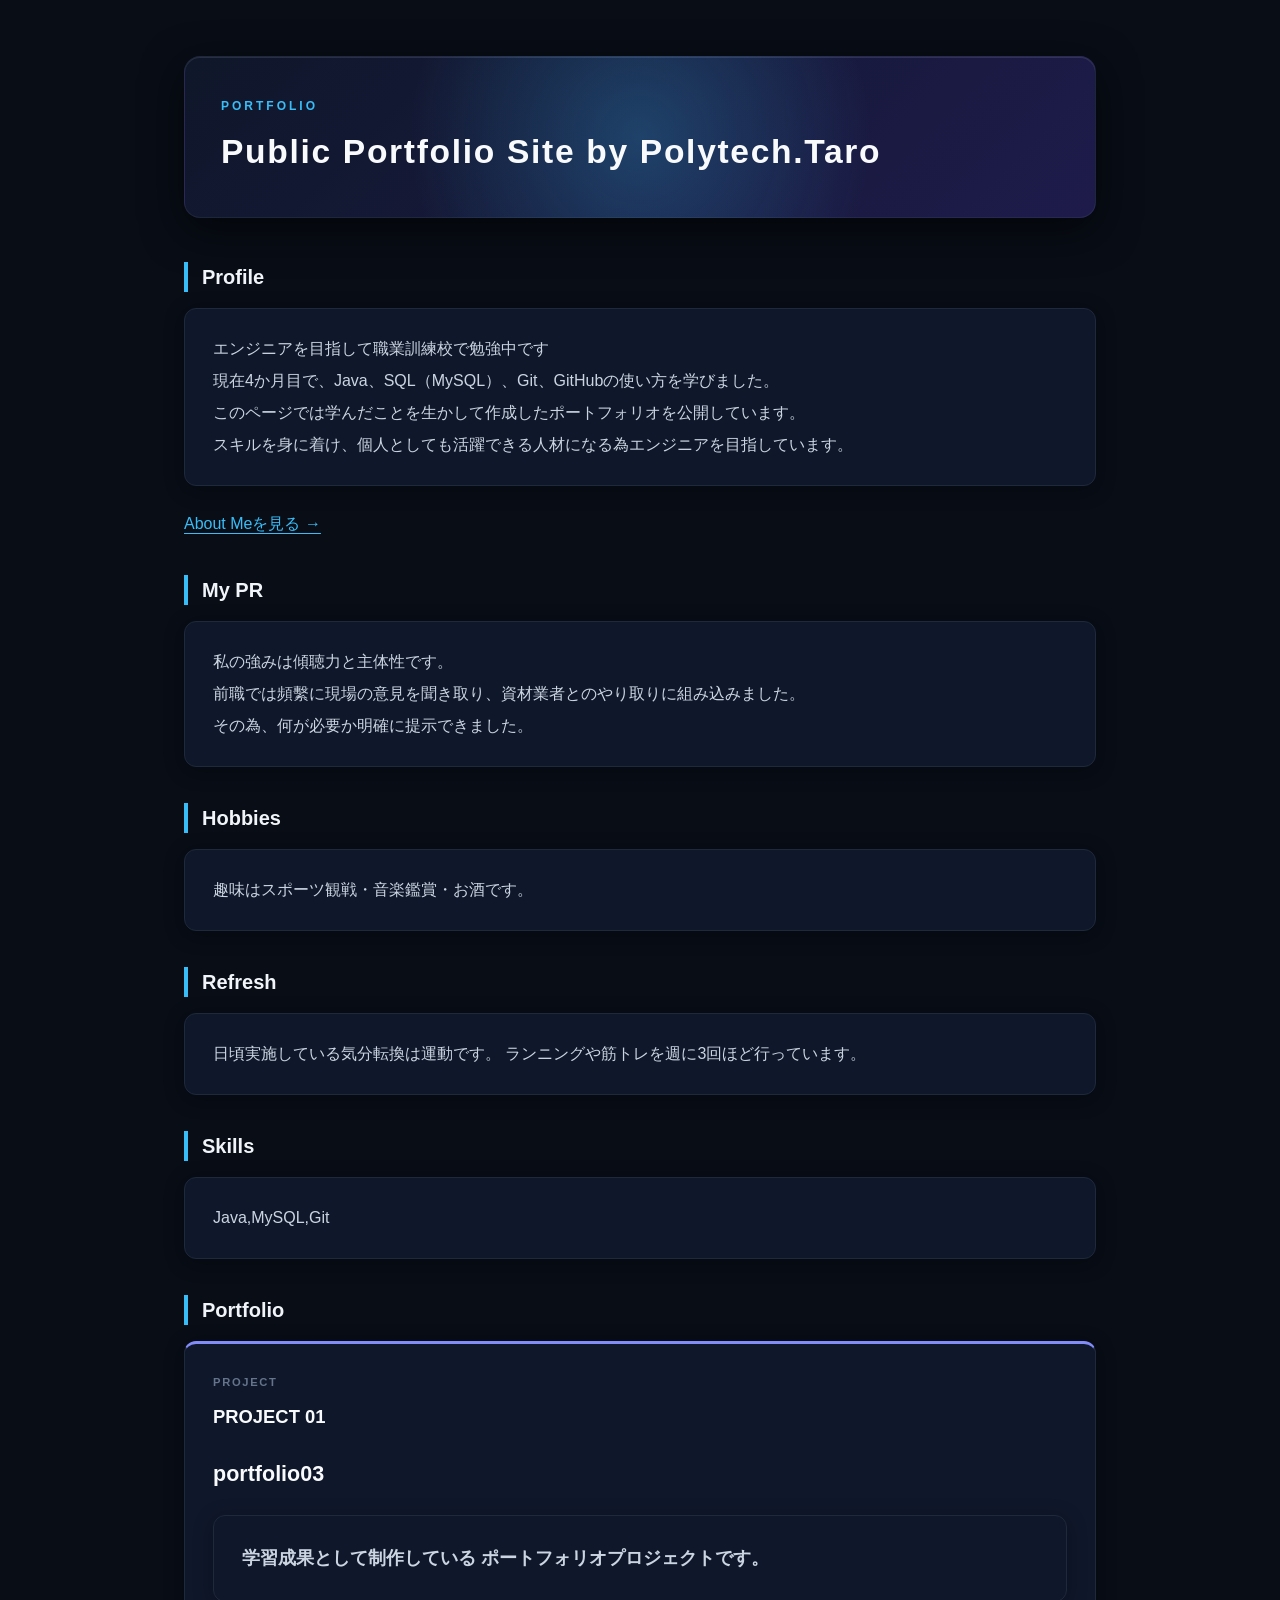
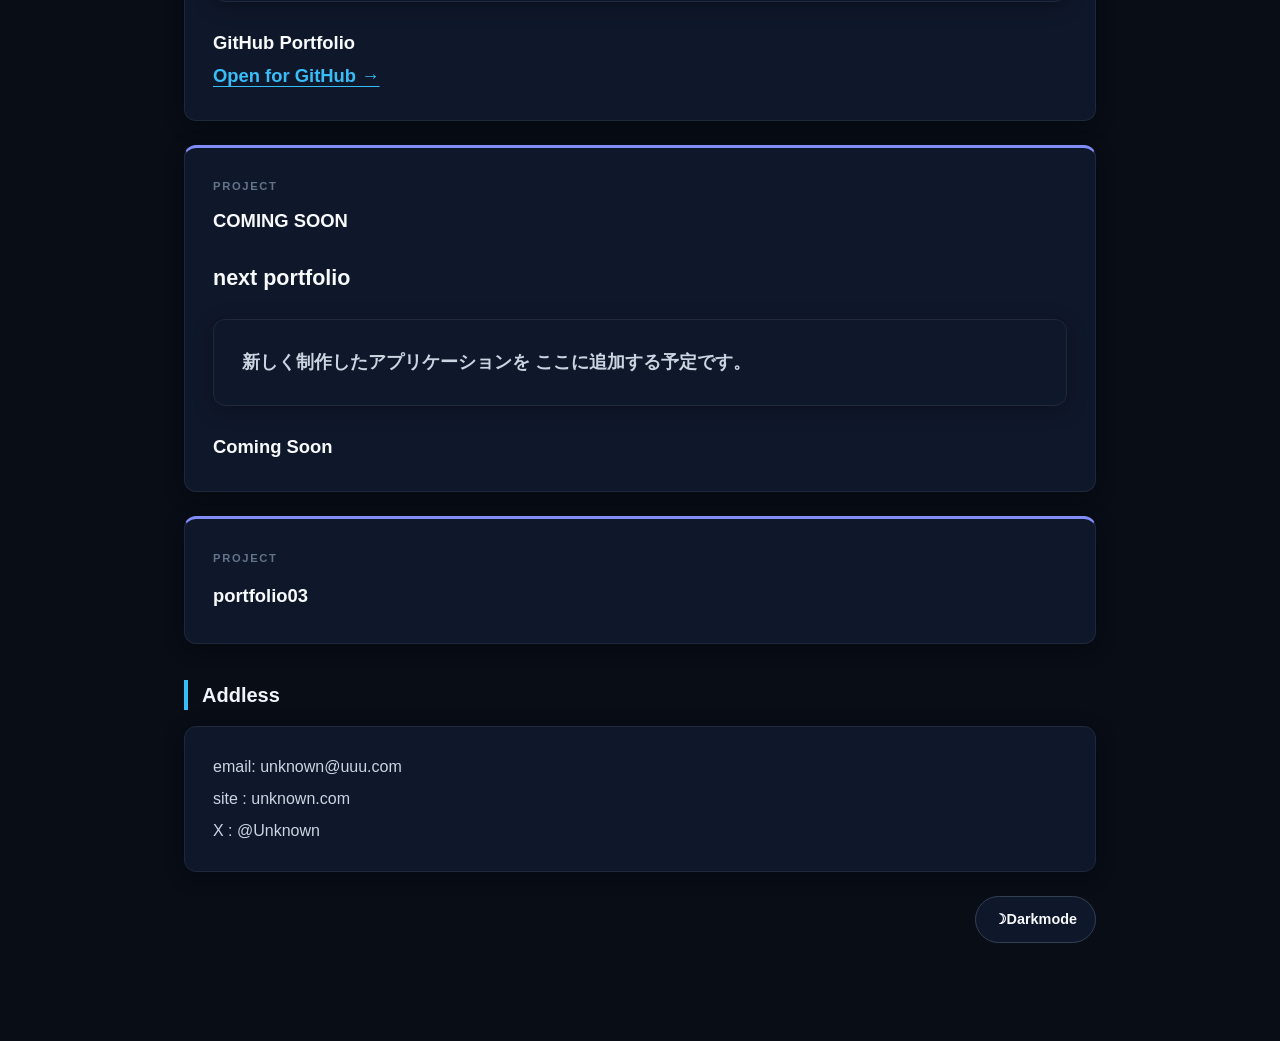
==== commit 1ea2db86: "docs: 自己紹介内容の追加" ====
--- a/index.html
+++ b/index.html
@@ -9,13 +9,29 @@
 </head>
 <body>
     <h1>Public Portfolio Site by Polytech.Taro</h1>
-    <h2 class="reveal">Introduce</h2>
+    <h2 class="reveal">Profile</h2>
     <p>
         エンジニアを目指して職業訓練校で勉強中です<br>
         現在4か月目で、Java、SQL（MySQL）、Git、GitHubの使い方を学びました。<br>
-        このページでは学んだことを生かして作成したポートフォリオを公開しています。
+        このページでは学んだことを生かして作成したポートフォリオを公開しています。<br>
+		スキルを身に着け、個人としても活躍できる人材になる為エンジニアを目指しています。
     </p>
 	<a href="aboutme.html">About Meを見る →</a>
+	<h2 class="reveal">My PR</h2>
+	<p>
+		私の強みは傾聴力と主体性です。<br>
+		前職では頻繫に現場の意見を聞き取り、資材業者とのやり取りに組み込みました。<br>
+		その為、何が必要か明確に提示できました。
+	</p>
+	<h2 class="reveal">Hobbies</h2>
+	<p>
+		趣味はスポーツ観戦・音楽鑑賞・お酒です。
+	</p>
+	<h2 class="reveal">Refresh</h2>
+	<p>
+		日頃実施している気分転換は運動です。
+		ランニングや筋トレを週に3回ほど行っています。
+	</p>
 	<h2 class="reveal">Skills</h2>
 	<p>
 		Java,MySQL,Git
